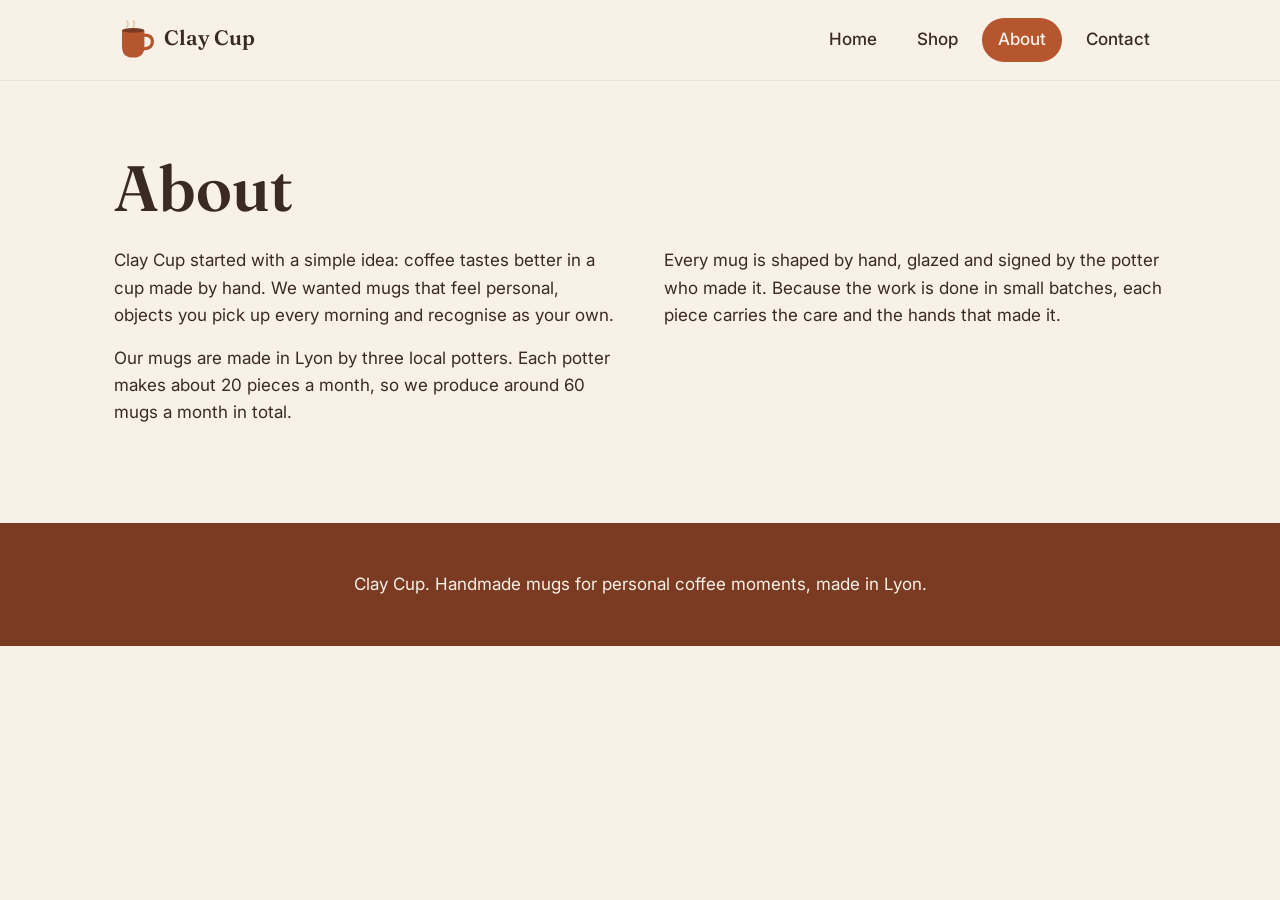
==== about.html @ 6a1407ac "Add About page" ====
<!DOCTYPE html>
<html lang="en">
<head>
  <meta charset="UTF-8">
  <meta name="viewport" content="width=device-width, initial-scale=1">
  <title>Clay Cup | About</title>
  <link rel="stylesheet" href="style.css">
</head>
<body>
  <header class="site-header">
    <div class="container header-inner">
      <a class="logo" href="index.html" aria-label="Clay Cup, home">
        <svg xmlns="http://www.w3.org/2000/svg" viewBox="0 0 200 60" width="200" height="60" role="img" aria-label="Clay Cup"><g transform="translate(6,8)"><path d="M4 10 H32 V30 Q32 44 18 44 Q4 44 4 30 Z" fill="#B5562F"/><path d="M32 16 Q42 16 42 24 Q42 33 31 33" fill="none" stroke="#B5562F" stroke-width="4" stroke-linecap="round"/><path d="M10 6 Q13 2 10 -2" fill="none" stroke="#E9C9A8" stroke-width="2" stroke-linecap="round"/><path d="M18 6 Q21 2 18 -2" fill="none" stroke="#E9C9A8" stroke-width="2" stroke-linecap="round"/><ellipse cx="18" cy="10" rx="14" ry="3" fill="#7A3B22"/></g><text x="62" y="36" font-family="Fraunces, Georgia, serif" font-size="26" font-weight="600" fill="#3A2A22">Clay Cup</text></svg>
      </a>
      <nav aria-label="Main menu">
        <ul class="nav-list">
          <li><a class="nav-link" href="index.html">Home</a></li>
          <li><a class="nav-link" href="shop.html">Shop</a></li>
          <li><a class="nav-link active" href="about.html" aria-current="page">About</a></li>
          <li><a class="nav-link" href="contact.html">Contact</a></li>
        </ul>
      </nav>
    </div>
  </header>

  <main>
    <section class="section page-title">
      <div class="container">
        <h1>About</h1>
        <div class="about-grid">
          <div>
            <p>Clay Cup started with a simple idea: coffee tastes better in a cup made by hand. We wanted mugs that feel personal, objects you pick up every morning and recognise as your own.</p>
            <p>Our mugs are made in Lyon by three local potters. Each potter makes about 20 pieces a month, so we produce around 60 mugs a month in total.</p>
          </div>
          <div>
            <p>Every mug is shaped by hand, glazed and signed by the potter who made it. Because the work is done in small batches, each piece carries the care and the hands that made it.</p>
          </div>
        </div>
      </div>
    </section>
  </main>

  <footer class="site-footer">
    <div class="container">
      <p>Clay Cup. Handmade mugs for personal coffee moments, made in Lyon.</p>
    </div>
  </footer>
</body>
</html>
---- style.css ----
@import url("https://fonts.googleapis.com/css2?family=Fraunces:opsz,wght@9..144,500..700&family=Inter:wght@400..600&display=swap");

/* ---------- Variables ---------- */
:root {
  --color-primary: #B5562F;
  --color-secondary: #E9C9A8;
  --color-accent: #7A3B22;
  --color-bg: #F7F1E8;
  --color-text: #3A2A22;
  --color-white: #FFFFFF;
  --font-heading: "Fraunces", Georgia, serif;
  --font-body: "Inter", system-ui, -apple-system, "Segoe UI", sans-serif;
  --radius: 16px;
  --shadow: 0 8px 24px rgba(58, 42, 34, 0.08);
  --transition: 200ms ease;
}

/* ---------- Reset ---------- */
*,
*::before,
*::after {
  box-sizing: border-box;
  margin: 0;
  padding: 0;
}

img,
svg {
  max-width: 100%;
}

ul {
  list-style: none;
}

a {
  color: inherit;
}

/* ---------- Base ---------- */
html {
  scroll-behavior: smooth;
}

body {
  font-family: var(--font-body);
  font-size: 1.0625rem;
  line-height: 1.6;
  color: var(--color-text);
  background-color: var(--color-bg);
}

h1,
h2,
h3 {
  font-family: var(--font-heading);
  font-weight: 600;
  line-height: 1.1;
  color: var(--color-text);
}

h1 {
  font-size: clamp(2.5rem, 5vw, 4rem);
  margin-bottom: 24px;
}

h2 {
  font-size: clamp(1.875rem, 3.5vw, 3rem);
  margin-bottom: 24px;
}

h3 {
  font-size: 1.5rem;
  margin-bottom: 12px;
}

p + p {
  margin-top: 16px;
}

/* ---------- Layout ---------- */
.container {
  width: 100%;
  max-width: 1100px;
  margin: 0 auto;
  padding: 0 24px;
}

.section {
  padding: 96px 0;
}

.section-alt {
  background-color: var(--color-secondary);
}

.section-intro {
  max-width: 640px;
  font-size: 1.125rem;
  margin-bottom: 48px;
}

.page-title {
  padding-top: 72px;
}

/* ---------- Header ---------- */
.site-header {
  background-color: var(--color-bg);
  border-bottom: 1px solid rgba(58, 42, 34, 0.08);
}

.header-inner {
  display: flex;
  align-items: center;
  justify-content: space-between;
  gap: 16px 32px;
  padding-top: 16px;
  padding-bottom: 16px;
}

.logo {
  display: inline-flex;
  align-items: center;
  text-decoration: none;
}

.logo svg {
  display: block;
  height: 48px;
  width: auto;
}

.nav-list {
  display: flex;
  align-items: center;
  gap: 8px;
}

.nav-link {
  display: block;
  padding: 8px 16px;
  border-radius: 999px;
  font-weight: 500;
  text-decoration: none;
  transition: background-color var(--transition), color var(--transition);
}

.nav-link:hover {
  background-color: var(--color-secondary);
}

.nav-link.active {
  background-color: var(--color-primary);
  color: var(--color-bg);
}

/* ---------- Buttons ---------- */
.btn {
  display: inline-block;
  padding: 14px 32px;
  border: none;
  border-radius: 999px;
  background-color: var(--color-primary);
  color: var(--color-bg);
  font-family: var(--font-body);
  font-size: 1rem;
  font-weight: 600;
  text-decoration: none;
  cursor: pointer;
  transition: background-color var(--transition), transform var(--transition);
}

.btn:hover,
.btn:focus-visible {
  background-color: var(--color-accent);
  transform: translateY(-2px);
}

/* ---------- Hero ---------- */
.hero {
  padding: 96px 0;
}

.hero-grid {
  display: grid;
  grid-template-columns: 1fr 1fr;
  align-items: center;
  gap: 48px;
}

.hero-text .lead {
  font-size: 1.125rem;
  margin-bottom: 32px;
}

.hero-art {
  display: flex;
  justify-content: center;
}

.hero-art svg {
  display: block;
  width: 100%;
  max-width: 420px;
  height: auto;
  border-radius: var(--radius);
}

/* ---------- Cards ---------- */
.cards {
  display: grid;
  grid-template-columns: repeat(auto-fill, minmax(240px, 1fr));
  gap: 24px;
}

.card {
  display: flex;
  flex-direction: column;
  padding: 32px 24px;
  background-color: var(--color-white);
  border-radius: var(--radius);
  box-shadow: var(--shadow);
  transition: transform var(--transition), box-shadow var(--transition);
}

.card:hover {
  transform: translateY(-2px);
  box-shadow: 0 12px 28px rgba(58, 42, 34, 0.12);
}

.card p {
  flex: 1 1 auto;
}

.card-price {
  margin-top: 20px;
  font-family: var(--font-heading);
  font-size: 1.25rem;
  font-weight: 600;
  color: var(--color-primary);
}

.card-featured {
  border: 2px solid var(--color-primary);
}

.card-label {
  align-self: flex-start;
  margin-bottom: 16px;
  padding: 4px 14px;
  border-radius: 999px;
  background-color: var(--color-primary);
  color: var(--color-bg);
  font-size: 0.875rem;
  font-weight: 600;
}

/* ---------- Call to action ---------- */
.cta {
  text-align: center;
}

.cta-box {
  max-width: 720px;
  margin: 0 auto;
  padding: 64px 32px;
  background-color: var(--color-secondary);
  border-radius: var(--radius);
}

.cta-box p {
  max-width: 520px;
  margin: 0 auto 32px;
  font-size: 1.125rem;
}

/* ---------- About ---------- */
.about-grid {
  display: grid;
  grid-template-columns: 1fr 1fr;
  align-items: start;
  gap: 48px;
}

.about-side {
  padding: 32px;
  background-color: var(--color-secondary);
  border-radius: var(--radius);
}

.about-side p {
  font-family: var(--font-heading);
  font-size: 1.5rem;
  font-weight: 500;
  line-height: 1.3;
}

/* ---------- Contact form ---------- */
.form {
  max-width: 640px;
  padding: 32px;
  background-color: var(--color-white);
  border-radius: var(--radius);
  box-shadow: var(--shadow);
}

.form-field {
  margin-bottom: 24px;
}

.form label {
  display: block;
  margin-bottom: 8px;
  font-weight: 600;
}

.form input,
.form textarea {
  display: block;
  width: 100%;
  padding: 12px 16px;
  border: 1px solid var(--color-secondary);
  border-radius: 12px;
  background-color: var(--color-bg);
  color: var(--color-text);
  font-family: var(--font-body);
  font-size: 1rem;
  transition: border-color var(--transition), box-shadow var(--transition);
}

.form textarea {
  min-height: 160px;
  resize: vertical;
}

.form input:focus,
.form textarea:focus {
  outline: none;
  border-color: var(--color-primary);
  box-shadow: 0 0 0 3px rgba(181, 86, 47, 0.25);
}

/* ---------- Footer ---------- */
.site-footer {
  padding: 48px 0;
  background-color: var(--color-accent);
  color: var(--color-bg);
  text-align: center;
}

/* ---------- Responsive ---------- */
@media (max-width: 720px) {
  .section,
  .hero {
    padding: 56px 0;
  }

  .page-title {
    padding-top: 40px;
  }

  .header-inner {
    flex-direction: column;
    align-items: flex-start;
  }

  .nav-list {
    flex-wrap: wrap;
    gap: 4px;
  }

  .hero-grid,
  .about-grid {
    grid-template-columns: 1fr;
    gap: 32px;
  }

  .cards {
    grid-template-columns: 1fr;
  }

  .cta-box {
    padding: 40px 24px;
  }
}
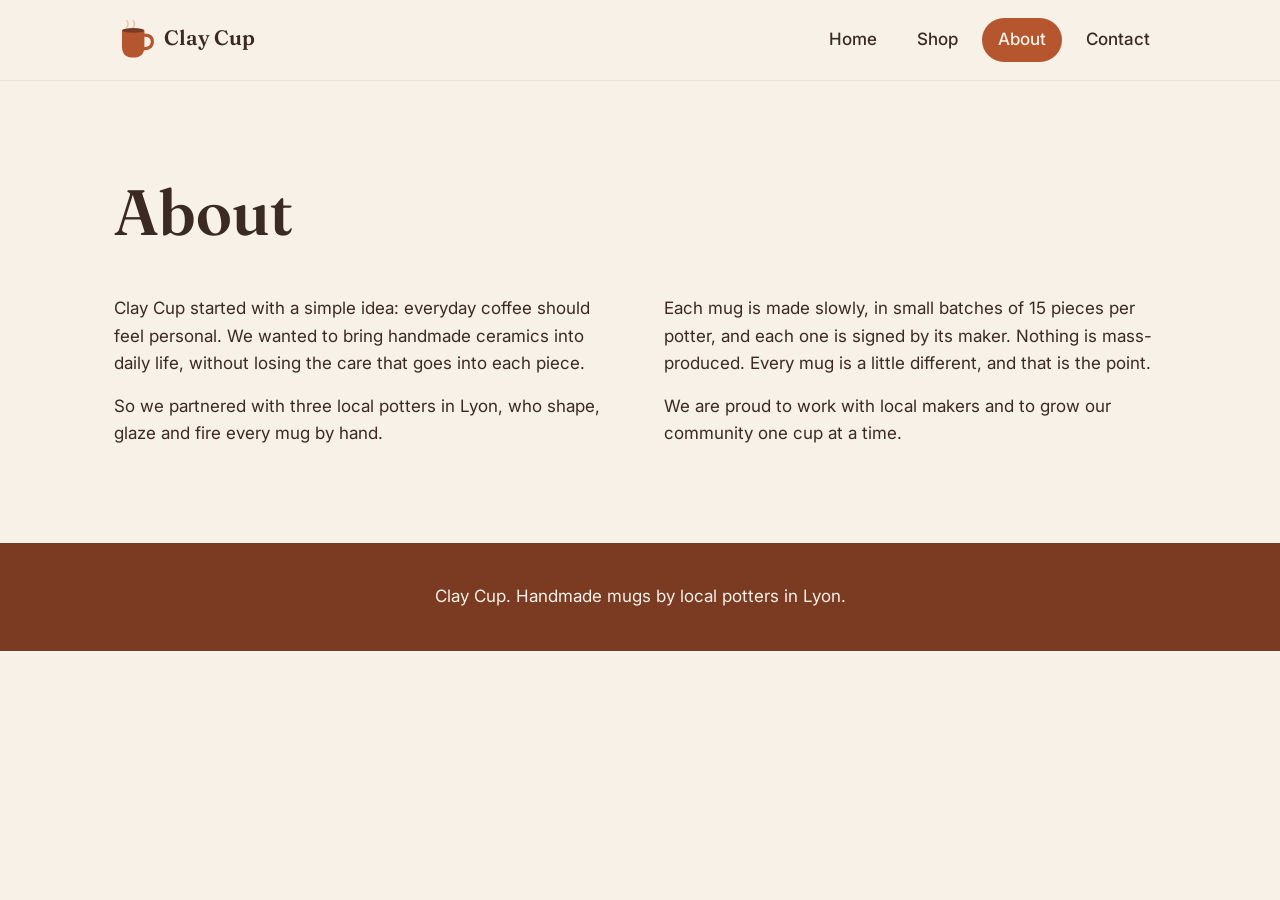
==== commit 5a8540da: "Add About page" ====
--- a/about.html
+++ b/about.html
@@ -3,38 +3,42 @@
 <head>
   <meta charset="UTF-8">
   <meta name="viewport" content="width=device-width, initial-scale=1">
-  <title>Clay Cup | About</title>
+  <title>About | Clay Cup</title>
   <link rel="stylesheet" href="style.css">
 </head>
 <body>
   <header class="site-header">
     <div class="container header-inner">
-      <a class="logo" href="index.html" aria-label="Clay Cup, home">
-        <svg xmlns="http://www.w3.org/2000/svg" viewBox="0 0 200 60" width="200" height="60" role="img" aria-label="Clay Cup"><g transform="translate(6,8)"><path d="M4 10 H32 V30 Q32 44 18 44 Q4 44 4 30 Z" fill="#B5562F"/><path d="M32 16 Q42 16 42 24 Q42 33 31 33" fill="none" stroke="#B5562F" stroke-width="4" stroke-linecap="round"/><path d="M10 6 Q13 2 10 -2" fill="none" stroke="#E9C9A8" stroke-width="2" stroke-linecap="round"/><path d="M18 6 Q21 2 18 -2" fill="none" stroke="#E9C9A8" stroke-width="2" stroke-linecap="round"/><ellipse cx="18" cy="10" rx="14" ry="3" fill="#7A3B22"/></g><text x="62" y="36" font-family="Fraunces, Georgia, serif" font-size="26" font-weight="600" fill="#3A2A22">Clay Cup</text></svg>
+      <a class="logo-link" href="index.html" aria-label="Clay Cup, home">
+        <svg class="logo" xmlns="http://www.w3.org/2000/svg" viewBox="0 0 200 60" width="200" height="60" role="img" aria-label="Clay Cup"><g transform="translate(6,8)"><path d="M4 10 H32 V30 Q32 44 18 44 Q4 44 4 30 Z" fill="#B5562F"/><path d="M32 16 Q42 16 42 24 Q42 33 31 33" fill="none" stroke="#B5562F" stroke-width="4" stroke-linecap="round"/><path d="M10 6 Q13 2 10 -2" fill="none" stroke="#E9C9A8" stroke-width="2" stroke-linecap="round"/><path d="M18 6 Q21 2 18 -2" fill="none" stroke="#E9C9A8" stroke-width="2" stroke-linecap="round"/><ellipse cx="18" cy="10" rx="14" ry="3" fill="#7A3B22"/></g><text x="62" y="36" font-family="Fraunces, Georgia, serif" font-size="26" font-weight="600" fill="#3A2A22">Clay Cup</text></svg>
       </a>
-      <nav aria-label="Main menu">
+      <nav class="nav" aria-label="Main navigation">
         <ul class="nav-list">
-          <li><a class="nav-link" href="index.html">Home</a></li>
-          <li><a class="nav-link" href="shop.html">Shop</a></li>
-          <li><a class="nav-link active" href="about.html" aria-current="page">About</a></li>
-          <li><a class="nav-link" href="contact.html">Contact</a></li>
+          <li><a href="index.html">Home</a></li>
+          <li><a href="shop.html">Shop</a></li>
+          <li><a href="about.html" aria-current="page">About</a></li>
+          <li><a href="contact.html">Contact</a></li>
         </ul>
       </nav>
     </div>
   </header>
 
   <main>
-    <section class="section page-title">
+    <section class="page-intro">
       <div class="container">
         <h1>About</h1>
-        <div class="about-grid">
-          <div>
-            <p>Clay Cup started with a simple idea: coffee tastes better in a cup made by hand. We wanted mugs that feel personal, objects you pick up every morning and recognise as your own.</p>
-            <p>Our mugs are made in Lyon by three local potters. Each potter makes about 20 pieces a month, so we produce around 60 mugs a month in total.</p>
-          </div>
-          <div>
-            <p>Every mug is shaped by hand, glazed and signed by the potter who made it. Because the work is done in small batches, each piece carries the care and the hands that made it.</p>
-          </div>
+      </div>
+    </section>
+
+    <section>
+      <div class="container two-columns">
+        <div class="column">
+          <p>Clay Cup started with a simple idea: everyday coffee should feel personal. We wanted to bring handmade ceramics into daily life, without losing the care that goes into each piece.</p>
+          <p>So we partnered with three local potters in Lyon, who shape, glaze and fire every mug by hand.</p>
+        </div>
+        <div class="column">
+          <p>Each mug is made slowly, in small batches of 15 pieces per potter, and each one is signed by its maker. Nothing is mass-produced. Every mug is a little different, and that is the point.</p>
+          <p>We are proud to work with local makers and to grow our community one cup at a time.</p>
         </div>
       </div>
     </section>
@@ -42,7 +46,7 @@
 
   <footer class="site-footer">
     <div class="container">
-      <p>Clay Cup. Handmade mugs for personal coffee moments, made in Lyon.</p>
+      <p>Clay Cup. Handmade mugs by local potters in Lyon.</p>
     </div>
   </footer>
 </body>
--- a/style.css
+++ b/style.css
@@ -1,4 +1,18 @@
-@import url("https://fonts.googleapis.com/css2?family=Fraunces:opsz,wght@9..144,500..700&family=Inter:wght@400..600&display=swap");
+@import url("https://fonts.googleapis.com/css2?family=Fraunces:opsz,wght@9..144,500;9..144,600;9..144,700&family=Inter:wght@400;500;600&display=swap");
+
+/* ---------- Reset ---------- */
+*,
+*::before,
+*::after {
+  box-sizing: border-box;
+  margin: 0;
+  padding: 0;
+}
+
+img,
+svg {
+  max-width: 100%;
+}
 
 /* ---------- Variables ---------- */
 :root {
@@ -15,39 +29,17 @@
   --transition: 200ms ease;
 }
 
-/* ---------- Reset ---------- */
-*,
-*::before,
-*::after {
-  box-sizing: border-box;
-  margin: 0;
-  padding: 0;
-}
-
-img,
-svg {
-  max-width: 100%;
-}
-
-ul {
-  list-style: none;
-}
-
-a {
-  color: inherit;
-}
-
 /* ---------- Base ---------- */
 html {
   scroll-behavior: smooth;
 }
 
 body {
+  background: var(--color-bg);
+  color: var(--color-text);
   font-family: var(--font-body);
   font-size: 1.0625rem;
   line-height: 1.6;
-  color: var(--color-text);
-  background-color: var(--color-bg);
 }
 
 h1,
@@ -60,27 +52,37 @@
 }
 
 h1 {
-  font-size: clamp(2.5rem, 5vw, 4rem);
-  margin-bottom: 24px;
+  font-size: clamp(2.5rem, 6vw, 4rem);
 }
 
 h2 {
-  font-size: clamp(1.875rem, 3.5vw, 3rem);
-  margin-bottom: 24px;
+  font-size: clamp(1.875rem, 4vw, 3rem);
 }
 
 h3 {
   font-size: 1.5rem;
-  margin-bottom: 12px;
+  line-height: 1.2;
 }
 
 p + p {
-  margin-top: 16px;
+  margin-top: 1rem;
+}
+
+a {
+  color: var(--color-primary);
+}
+
+a:hover {
+  color: var(--color-accent);
+}
+
+:focus-visible {
+  outline: 3px solid var(--color-accent);
+  outline-offset: 3px;
 }
 
 /* ---------- Layout ---------- */
 .container {
-  width: 100%;
   max-width: 1100px;
   margin: 0 auto;
   padding: 0 24px;
@@ -90,24 +92,39 @@
   padding: 96px 0;
 }
 
-.section-alt {
-  background-color: var(--color-secondary);
+.section--sand {
+  background: rgba(233, 201, 168, 0.35);
+}
+
+.section-title {
+  margin-bottom: 16px;
 }
 
 .section-intro {
   max-width: 640px;
+  margin-bottom: 48px;
+}
+
+.page-intro {
+  padding: 96px 0 48px;
+}
+
+.page-intro .lead {
+  max-width: 640px;
+  margin-top: 24px;
+}
+
+.lead {
   font-size: 1.125rem;
-  margin-bottom: 48px;
-}
-
-.page-title {
-  padding-top: 72px;
 }
 
 /* ---------- Header ---------- */
 .site-header {
-  background-color: var(--color-bg);
+  background: var(--color-bg);
   border-bottom: 1px solid rgba(58, 42, 34, 0.08);
+  position: sticky;
+  top: 0;
+  z-index: 10;
 }
 
 .header-inner {
@@ -119,14 +136,13 @@
   padding-bottom: 16px;
 }
 
-.logo {
+.logo-link {
   display: inline-flex;
   align-items: center;
   text-decoration: none;
 }
 
-.logo svg {
-  display: block;
+.logo {
   height: 48px;
   width: auto;
 }
@@ -135,46 +151,27 @@
   display: flex;
   align-items: center;
   gap: 8px;
-}
-
-.nav-link {
-  display: block;
+  list-style: none;
+}
+
+.nav-list a {
+  display: inline-block;
   padding: 8px 16px;
   border-radius: 999px;
+  color: var(--color-text);
   font-weight: 500;
   text-decoration: none;
   transition: background-color var(--transition), color var(--transition);
 }
 
-.nav-link:hover {
-  background-color: var(--color-secondary);
-}
-
-.nav-link.active {
-  background-color: var(--color-primary);
-  color: var(--color-bg);
-}
-
-/* ---------- Buttons ---------- */
-.btn {
-  display: inline-block;
-  padding: 14px 32px;
-  border: none;
-  border-radius: 999px;
-  background-color: var(--color-primary);
-  color: var(--color-bg);
-  font-family: var(--font-body);
-  font-size: 1rem;
-  font-weight: 600;
-  text-decoration: none;
-  cursor: pointer;
-  transition: background-color var(--transition), transform var(--transition);
-}
-
-.btn:hover,
-.btn:focus-visible {
-  background-color: var(--color-accent);
-  transform: translateY(-2px);
+.nav-list a:hover {
+  background: var(--color-secondary);
+  color: var(--color-accent);
+}
+
+.nav-list a[aria-current="page"] {
+  background: var(--color-primary);
+  color: var(--color-bg);
 }
 
 /* ---------- Hero ---------- */
@@ -190,35 +187,55 @@
 }
 
 .hero-text .lead {
-  font-size: 1.125rem;
+  margin-top: 24px;
   margin-bottom: 32px;
+  max-width: 520px;
 }
 
 .hero-art {
-  display: flex;
-  justify-content: center;
-}
-
-.hero-art svg {
   display: block;
   width: 100%;
   max-width: 420px;
   height: auto;
+  justify-self: end;
   border-radius: var(--radius);
 }
 
+/* ---------- Buttons ---------- */
+.button {
+  display: inline-block;
+  padding: 14px 32px;
+  border: 0;
+  border-radius: 999px;
+  background: var(--color-primary);
+  color: var(--color-bg);
+  font-family: var(--font-body);
+  font-size: 1rem;
+  font-weight: 600;
+  line-height: 1.2;
+  text-decoration: none;
+  cursor: pointer;
+  transition: background-color var(--transition), transform var(--transition);
+}
+
+.button:hover {
+  background: var(--color-accent);
+  color: var(--color-bg);
+}
+
 /* ---------- Cards ---------- */
-.cards {
+.card-grid {
   display: grid;
   grid-template-columns: repeat(auto-fill, minmax(240px, 1fr));
   gap: 24px;
+  list-style: none;
 }
 
 .card {
   display: flex;
   flex-direction: column;
-  padding: 32px 24px;
-  background-color: var(--color-white);
+  padding: 32px;
+  background: var(--color-white);
   border-radius: var(--radius);
   box-shadow: var(--shadow);
   transition: transform var(--transition), box-shadow var(--transition);
@@ -229,83 +246,93 @@
   box-shadow: 0 12px 28px rgba(58, 42, 34, 0.12);
 }
 
+.card h3 {
+  margin-bottom: 12px;
+}
+
 .card p {
   flex: 1 1 auto;
 }
 
-.card-price {
-  margin-top: 20px;
-  font-family: var(--font-heading);
-  font-size: 1.25rem;
-  font-weight: 600;
-  color: var(--color-primary);
-}
-
-.card-featured {
+.card--featured {
+  background: var(--color-secondary);
   border: 2px solid var(--color-primary);
 }
 
-.card-label {
+.badge {
   align-self: flex-start;
   margin-bottom: 16px;
   padding: 4px 14px;
   border-radius: 999px;
-  background-color: var(--color-primary);
+  background: var(--color-primary);
   color: var(--color-bg);
   font-size: 0.875rem;
   font-weight: 600;
 }
 
+.price {
+  margin-top: 24px;
+  font-family: var(--font-heading);
+  font-size: 1.75rem;
+  font-weight: 600;
+  color: var(--color-accent);
+}
+
+.card .button {
+  align-self: flex-start;
+  margin-top: 24px;
+}
+
 /* ---------- Call to action ---------- */
 .cta {
+  padding: 64px 32px;
+  border-radius: var(--radius);
+  background: var(--color-primary);
   text-align: center;
 }
 
-.cta-box {
-  max-width: 720px;
-  margin: 0 auto;
-  padding: 64px 32px;
-  background-color: var(--color-secondary);
-  border-radius: var(--radius);
-}
-
-.cta-box p {
-  max-width: 520px;
-  margin: 0 auto 32px;
-  font-size: 1.125rem;
-}
-
-/* ---------- About ---------- */
-.about-grid {
+.cta h2,
+.cta p {
+  color: var(--color-bg);
+}
+
+.cta p {
+  max-width: 560px;
+  margin: 16px auto 32px;
+}
+
+.cta .button {
+  background: var(--color-bg);
+  color: var(--color-accent);
+}
+
+.cta .button:hover {
+  background: var(--color-secondary);
+  color: var(--color-accent);
+}
+
+/* ---------- About (2 columns) ---------- */
+.two-columns {
   display: grid;
   grid-template-columns: 1fr 1fr;
-  align-items: start;
   gap: 48px;
-}
-
-.about-side {
-  padding: 32px;
-  background-color: var(--color-secondary);
-  border-radius: var(--radius);
-}
-
-.about-side p {
-  font-family: var(--font-heading);
-  font-size: 1.5rem;
-  font-weight: 500;
-  line-height: 1.3;
+  padding-bottom: 96px;
 }
 
 /* ---------- Contact form ---------- */
+.contact-section {
+  padding-bottom: 96px;
+}
+
 .form {
   max-width: 640px;
-  padding: 32px;
-  background-color: var(--color-white);
+  padding: 40px;
+  background: var(--color-white);
   border-radius: var(--radius);
   box-shadow: var(--shadow);
 }
 
-.form-field {
+.form-group {
   margin-bottom: 24px;
 }
 
@@ -320,9 +347,9 @@
   display: block;
   width: 100%;
   padding: 12px 16px;
-  border: 1px solid var(--color-secondary);
+  border: 2px solid var(--color-secondary);
   border-radius: 12px;
-  background-color: var(--color-bg);
+  background: var(--color-bg);
   color: var(--color-text);
   font-family: var(--font-body);
   font-size: 1rem;
@@ -338,13 +365,13 @@
 .form textarea:focus {
   outline: none;
   border-color: var(--color-primary);
-  box-shadow: 0 0 0 3px rgba(181, 86, 47, 0.25);
+  box-shadow: 0 0 0 4px rgba(181, 86, 47, 0.2);
 }
 
 /* ---------- Footer ---------- */
 .site-footer {
-  padding: 48px 0;
-  background-color: var(--color-accent);
+  padding: 40px 0;
+  background: var(--color-accent);
   color: var(--color-bg);
   text-align: center;
 }
@@ -356,8 +383,8 @@
     padding: 56px 0;
   }
 
-  .page-title {
-    padding-top: 40px;
+  .page-intro {
+    padding: 56px 0 32px;
   }
 
   .header-inner {
@@ -365,22 +392,53 @@
     align-items: flex-start;
   }
 
+  .nav {
+    width: 100%;
+  }
+
   .nav-list {
     flex-wrap: wrap;
     gap: 4px;
   }
 
+  .nav-list a {
+    padding: 6px 12px;
+  }
+
   .hero-grid,
-  .about-grid {
+  .two-columns {
     grid-template-columns: 1fr;
     gap: 32px;
   }
 
-  .cards {
+  .hero-art {
+    justify-self: start;
+  }
+
+  .two-columns {
+    padding-bottom: 56px;
+  }
+
+  .contact-section {
+    padding-bottom: 56px;
+  }
+
+  .card-grid {
     grid-template-columns: 1fr;
   }
 
-  .cta-box {
-    padding: 40px 24px;
-  }
-}
+  .cta {
+    padding: 48px 24px;
+  }
+
+  .form {
+    padding: 24px;
+  }
+}
+
+@media (prefers-reduced-motion: reduce) {
+  * {
+    transition: none !important;
+    scroll-behavior: auto !important;
+  }
+}
